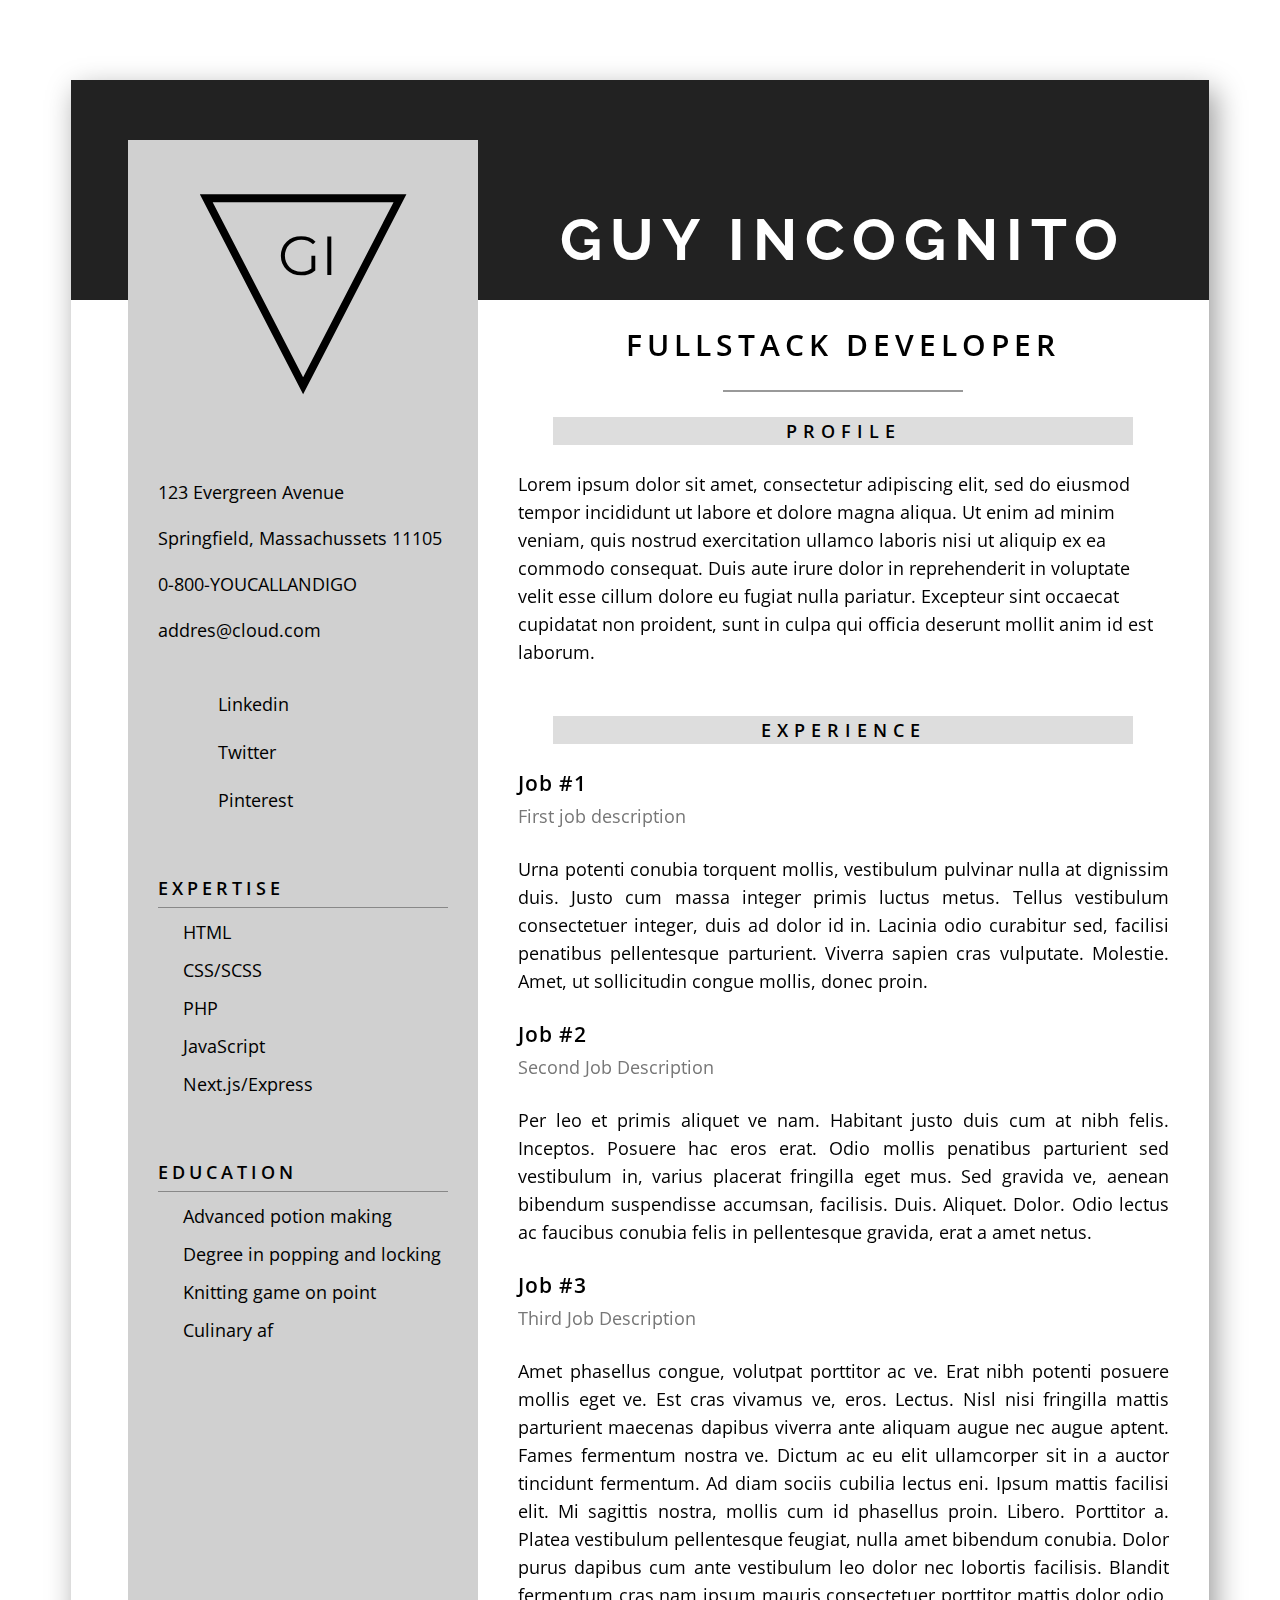
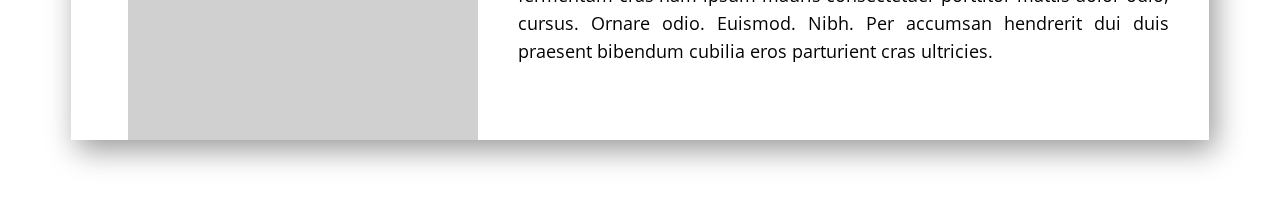
==== minimalCV/page.html @ bf76b77f "feat: Minimal CV" ====
<!DOCTYPE html>
<html lang="en">
<head>
    <meta charset="UTF-8">
    <meta http-equiv="X-UA-Compatible" content="IE=edge">
    <meta name="viewport" content="width=device-width, initial-scale=1.0">
    <link href='https://fonts.googleapis.com/css?family=Open+Sans:300,400,600' rel='stylesheet' type='text/css'>
    <link href='https://fonts.googleapis.com/css?family=Raleway:100' rel='stylesheet' type='text/css'>
    <link href='https://fonts.googleapis.com/css?family=Montserrat' rel='stylesheet' type='text/css'>
    <link rel="stylesheet" href="./styles.css">
    <title>Minimal CV</title>
</head>
<body>
    <div class="rela-block page">
        <div class="rela-block top-bar">
            <div class="caps name">
                <div class="abs-center">
                    <h1>Guy Incognito</h1>
                </div>
            </div>
        </div>
        <div class="side-bar">
            <div class="mugshot">
                <div class="logo">
                    <svg viewBox="0 0 80 80" class="rela-block logo-svg">
                        <path d="M 10 10 L 72 10 L 41 70 Z" stroke-width="2.5" fill="none"/>
                    </svg>
                    <p class="logo-text">GI</p>
                </div>
            </div>
            <p>123 Evergreen Avenue</p>
            <p>Springfield, Massachussets 11105</p>
            <p>0-800-YOUCALLANDIGO</p>
            <p>addres@cloud.com</p><br>
            <p class="rela-block social linked-in">Linkedin</p>
            <p class="rela-block social twitter">Twitter</p>
            <p class="rela-block social pinterest">Pinterest</p>
            <p class="rela-block caps side-header">Expertise</p>
            <p class="rela-block list-thing">HTML</p>
            <p class="rela-block list-thing">CSS/SCSS</p>
            <p class="rela-block list-thing">PHP</p> 
            <p class="rela-block list-thing">JavaScript</p>
            <p class="rela-block list-thing">Next.js/Express</p>
            <p class="rela-block caps side-header">Education</p>
            <p class="rela-block list-thing">Advanced potion making</p>
            <p class="rela-block list-thing">Degree in popping and locking</p>
            <p class="rela-block list-thing">Knitting game on point</p>
            <p class="rela-block list-thing">Culinary af</p>
        </div>
        <div class="rela-block content-container">
            <h2 class="rela-block caps title">Fullstack Developer</h2>
            <div class="rela-block separator"></div>
            <div class="rela-block caps greyed">Profile</div>
            <p class="long-margin">Lorem ipsum dolor sit amet, consectetur adipiscing elit, sed do eiusmod tempor incididunt ut labore et dolore magna aliqua. Ut enim ad minim veniam, quis nostrud exercitation ullamco laboris nisi ut aliquip ex ea commodo consequat. Duis aute irure dolor in reprehenderit in voluptate velit esse cillum dolore eu fugiat nulla pariatur. Excepteur sint occaecat cupidatat non proident, sunt in culpa qui officia deserunt mollit anim id est laborum.</p>
            <div class="rela-block caps greyed">Experience</div>
    
            <h3>Job #1</h3>
            <p class="light">First job description</p>
            <p class="justified">Urna potenti conubia torquent mollis, vestibulum pulvinar nulla at dignissim duis. Justo cum massa integer primis luctus metus. Tellus vestibulum consectetuer integer, duis ad dolor id in. Lacinia odio curabitur sed, facilisi penatibus pellentesque parturient. Viverra sapien cras vulputate. Molestie. Amet, ut sollicitudin congue mollis, donec proin.</p>
            
            <h3>Job #2</h3>
            <p class="light">Second Job Description</p>
            <p class="justified">Per leo et primis aliquet ve nam. Habitant justo duis cum at nibh felis. Inceptos. Posuere hac eros erat. Odio mollis penatibus parturient sed vestibulum in, varius placerat fringilla eget mus. Sed gravida ve, aenean bibendum suspendisse accumsan, facilisis. Duis. Aliquet. Dolor. Odio lectus ac faucibus conubia felis in pellentesque gravida, erat a amet netus.</p>
            
            <h3>Job #3</h3>
            <p class="light">Third Job Description</p>
            <p class="justified">Amet phasellus congue, volutpat porttitor ac ve. Erat nibh potenti posuere mollis eget ve. Est cras vivamus ve, eros. Lectus. Nisl nisi fringilla mattis parturient maecenas dapibus viverra ante aliquam augue nec augue aptent. Fames fermentum nostra ve. Dictum ac eu elit ullamcorper sit in a auctor tincidunt fermentum. Ad diam sociis cubilia lectus eni. Ipsum mattis facilisi elit. Mi sagittis nostra, mollis cum id phasellus proin. Libero. Porttitor a. Platea vestibulum pellentesque feugiat, nulla amet bibendum conubia. Dolor purus dapibus cum ante vestibulum leo dolor nec lobortis facilisis. Blandit fermentum cras nam ipsum mauris consectetuer porttitor mattis dolor odio, cursus. Ornare odio. Euismod. Nibh. Per accumsan hendrerit dui duis praesent bibendum cubilia eros parturient cras ultricies.
            </p>
        </div>
    </div>  
</body>
</html>
<!-- FONTS -->
---- minimalCV/styles.css ----
/* MIXINS */
/* Dummy Variable */
/* The top, left, right, and bottom are optional */
* {
  box-sizing: border-box;
  transition: 0.35s ease;
}

.rela-block {
  display: block;
  position: relative;
  margin: auto;
}

.rela-inline {
  display: inline-block;
  position: relative;
  margin: auto;
}

.floated {
  display: inline-block;
  position: relative;
  margin: false;
  float: left;
}

.abs-center {
  display: false;
  position: absolute;
  margin: false;
  top: 50%;
  left: 50%;
  right: false;
  bottom: false;
  transform: translate(-50%, -50%);
  text-align: center;
  width: 88%;
}

body {
  font-family: "Open Sans";
  font-size: 18px;
  letter-spacing: 0px;
  font-weight: 400;
  line-height: 28px;
  background: url("http://kingofwallpapers.com/leaves/leaves-016.jpg") right no-repeat;
  background-size: cover;
}

body:before {
  content: "";
  display: false;
  position: fixed;
  margin: 0;
  top: 0;
  left: 0;
  right: 0;
  bottom: 0;
  background-color: rgba(255, 255, 255, 0.92);
}

.caps {
  text-transform: uppercase;
}

.justified {
  text-align: justify;
}

p.light {
  color: #777;
}

h2 {
  font-family: "Open Sans";
  font-size: 30px;
  letter-spacing: 5px;
  font-weight: 600;
  line-height: 40px;
  color: black;
}

h3 {
  font-family: "Open Sans";
  font-size: 21px;
  letter-spacing: 1px;
  font-weight: 600;
  line-height: 28px;
  color: black;
}

.page {
  width: 90%;
  max-width: 1200px;
  margin: 80px auto;
  background-color: white;
  box-shadow: 6px 10px 28px 0px rgba(0, 0, 0, 0.4);
}

.top-bar {
  height: 220px;
  background-color: #222;
  color: white;
}

.name {
  display: false;
  position: absolute;
  margin: false;
  top: false;
  left: calc(350px + 5%);
  right: 0;
  bottom: 0;
  height: 120px;
  text-align: center;
  font-family: "Raleway";
  font-size: 58px;
  letter-spacing: 8px;
  font-weight: 100;
  line-height: 60px;
}
.name div {
  width: 94%;
}
.name h1 {
  font-size: 58px;
  line-height: 60px;
  font-weight: 700;
}

.side-bar {
  display: false;
  position: absolute;
  margin: false;
  top: 60px;
  left: 5%;
  right: false;
  bottom: 0;
  width: 350px;
  background-color: #d0d0d0;
  padding: 320px 30px 50px;
}

.mugshot {
  display: false;
  position: absolute;
  margin: false;
  top: 50px;
  left: 70px;
  right: false;
  bottom: false;
  height: 210px;
  width: 210px;
}
.mugshot .logo {
  margin: -23px;
}

.logo {
  /* Controls overall size */
  display: false;
  position: absolute;
  margin: false;
  top: 0;
  left: 0;
  right: false;
  bottom: false;
  z-index: 100;
  margin: 0;
  color: black;
  height: 250px;
  width: 250px;
}
.logo .logo-svg {
  height: 100%;
  width: 100%;
  stroke: black;
  cursor: pointer;
}
.logo .logo-text {
  display: false;
  position: absolute;
  margin: false;
  top: 2%;
  right: 35%;
  cursor: pointer;
  font-family: "Montserrat";
  font-size: 55px;
  letter-spacing: 0px;
  font-weight: 400;
  line-height: 58.3333333333px;
}
.logo p {
  font-weight: 700;
}

.social {
  padding-left: 60px;
  margin-bottom: 20px;
  cursor: pointer;
}

.social:before {
  content: "";
  display: false;
  position: absolute;
  margin: false;
  top: -4px;
  left: 10px;
  right: false;
  bottom: false;
  height: 35px;
  width: 35px;
  background-size: cover !important;
}

.social.twitter:before {
  background: url("https://cdn3.iconfinder.com/data/icons/social-media-2026/60/Socialmedia_icons_Twitter-07-128.png") center no-repeat;
}

.social.pinterest:before {
  background: url("https://cdn3.iconfinder.com/data/icons/social-media-2026/60/Socialmedia_icons_Pinterest-23-128.png") center no-repeat;
}

.social.linked-in:before {
  background: url("https://cdn3.iconfinder.com/data/icons/social-media-2026/60/Socialmedia_icons_LinkedIn-128.png") center no-repeat;
}

.side-header {
  font-family: "Open Sans";
  font-size: 18px;
  letter-spacing: 4px;
  font-weight: 600;
  line-height: 28px;
  margin: 60px auto 10px;
  padding-bottom: 5px;
  border-bottom: 1px solid #888;
}

.list-thing {
  padding-left: 25px;
  margin-bottom: 10px;
}

.content-container {
  margin-right: 0;
  width: calc(95% - 350px);
  padding: 25px 40px 50px;
}

.content-container > * {
  margin: 0 auto 25px;
}

.content-container > h3 {
  margin: 0 auto 5px;
}

.content-container > p.long-margin {
  margin: 0 auto 50px;
}

.title {
  width: 80%;
  text-align: center;
}

.separator {
  width: 240px;
  height: 2px;
  background-color: #999;
}

.greyed {
  background-color: #DDD;
  width: 100%;
  max-width: 580px;
  text-align: center;
  font-family: "Open Sans";
  font-size: 18px;
  letter-spacing: 6px;
  font-weight: 600;
  line-height: 28px;
}

@media screen and (max-width: 1150px) {
  .name {
    color: white;
    font-family: "Raleway";
    font-size: 38px;
    letter-spacing: 6px;
    font-weight: 100;
    line-height: 48px;
  }
}

/*# sourceMappingURL=styles.css.map */
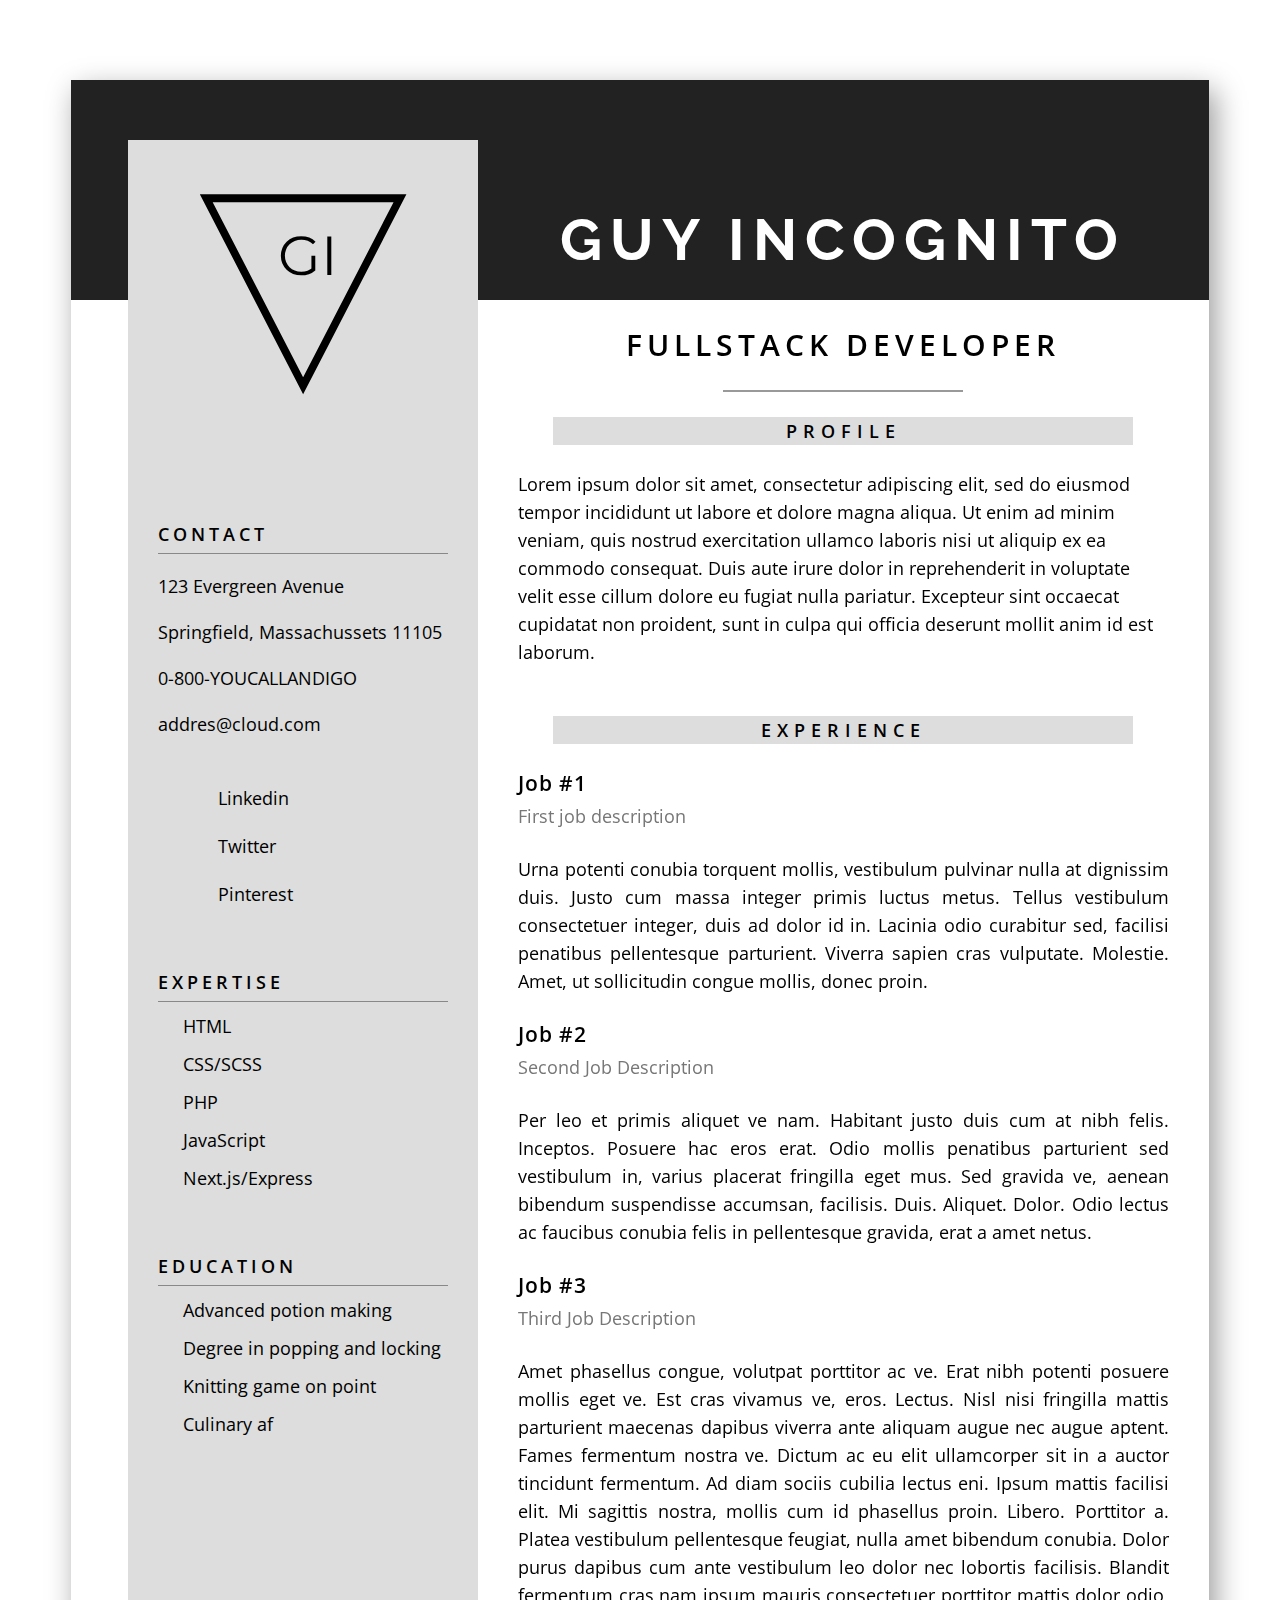
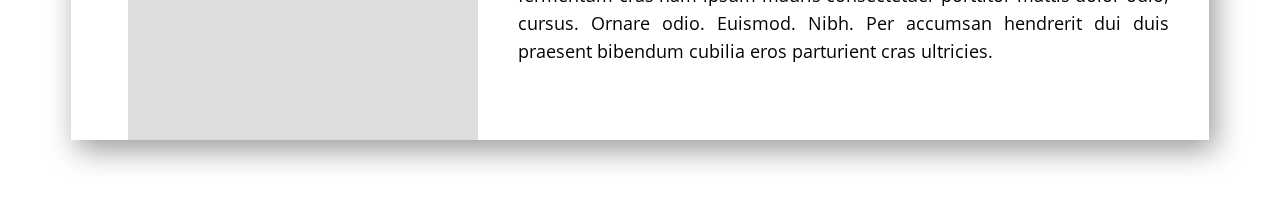
==== commit 7e77dacf: "chore: Minimal CV" ====
--- a/minimalCV/page.html
+++ b/minimalCV/page.html
@@ -4,9 +4,6 @@
     <meta charset="UTF-8">
     <meta http-equiv="X-UA-Compatible" content="IE=edge">
     <meta name="viewport" content="width=device-width, initial-scale=1.0">
-    <link href='https://fonts.googleapis.com/css?family=Open+Sans:300,400,600' rel='stylesheet' type='text/css'>
-    <link href='https://fonts.googleapis.com/css?family=Raleway:100' rel='stylesheet' type='text/css'>
-    <link href='https://fonts.googleapis.com/css?family=Montserrat' rel='stylesheet' type='text/css'>
     <link rel="stylesheet" href="./styles.css">
     <title>Minimal CV</title>
 </head>
@@ -28,6 +25,7 @@
                     <p class="logo-text">GI</p>
                 </div>
             </div>
+            <p class="rela-block caps side-header">CONTACT</p>
             <p>123 Evergreen Avenue</p>
             <p>Springfield, Massachussets 11105</p>
             <p>0-800-YOUCALLANDIGO</p>
@@ -70,6 +68,7 @@
     </div>  
 </body>
 </html>
-<!-- FONTS -->
+<link href='https://fonts.googleapis.com/css?family=Open+Sans:300,400,600' rel='stylesheet' type='text/css'>
+<link href='https://fonts.googleapis.com/css?family=Raleway:100' rel='stylesheet' type='text/css'>
+<link href='https://fonts.googleapis.com/css?family=Montserrat' rel='stylesheet' type='text/css'>
 
-
--- a/minimalCV/styles.css
+++ b/minimalCV/styles.css
@@ -138,7 +138,7 @@
   right: false;
   bottom: 0;
   width: 350px;
-  background-color: #d0d0d0;
+  background-color: #DDD;
   padding: 320px 30px 50px;
 }
 
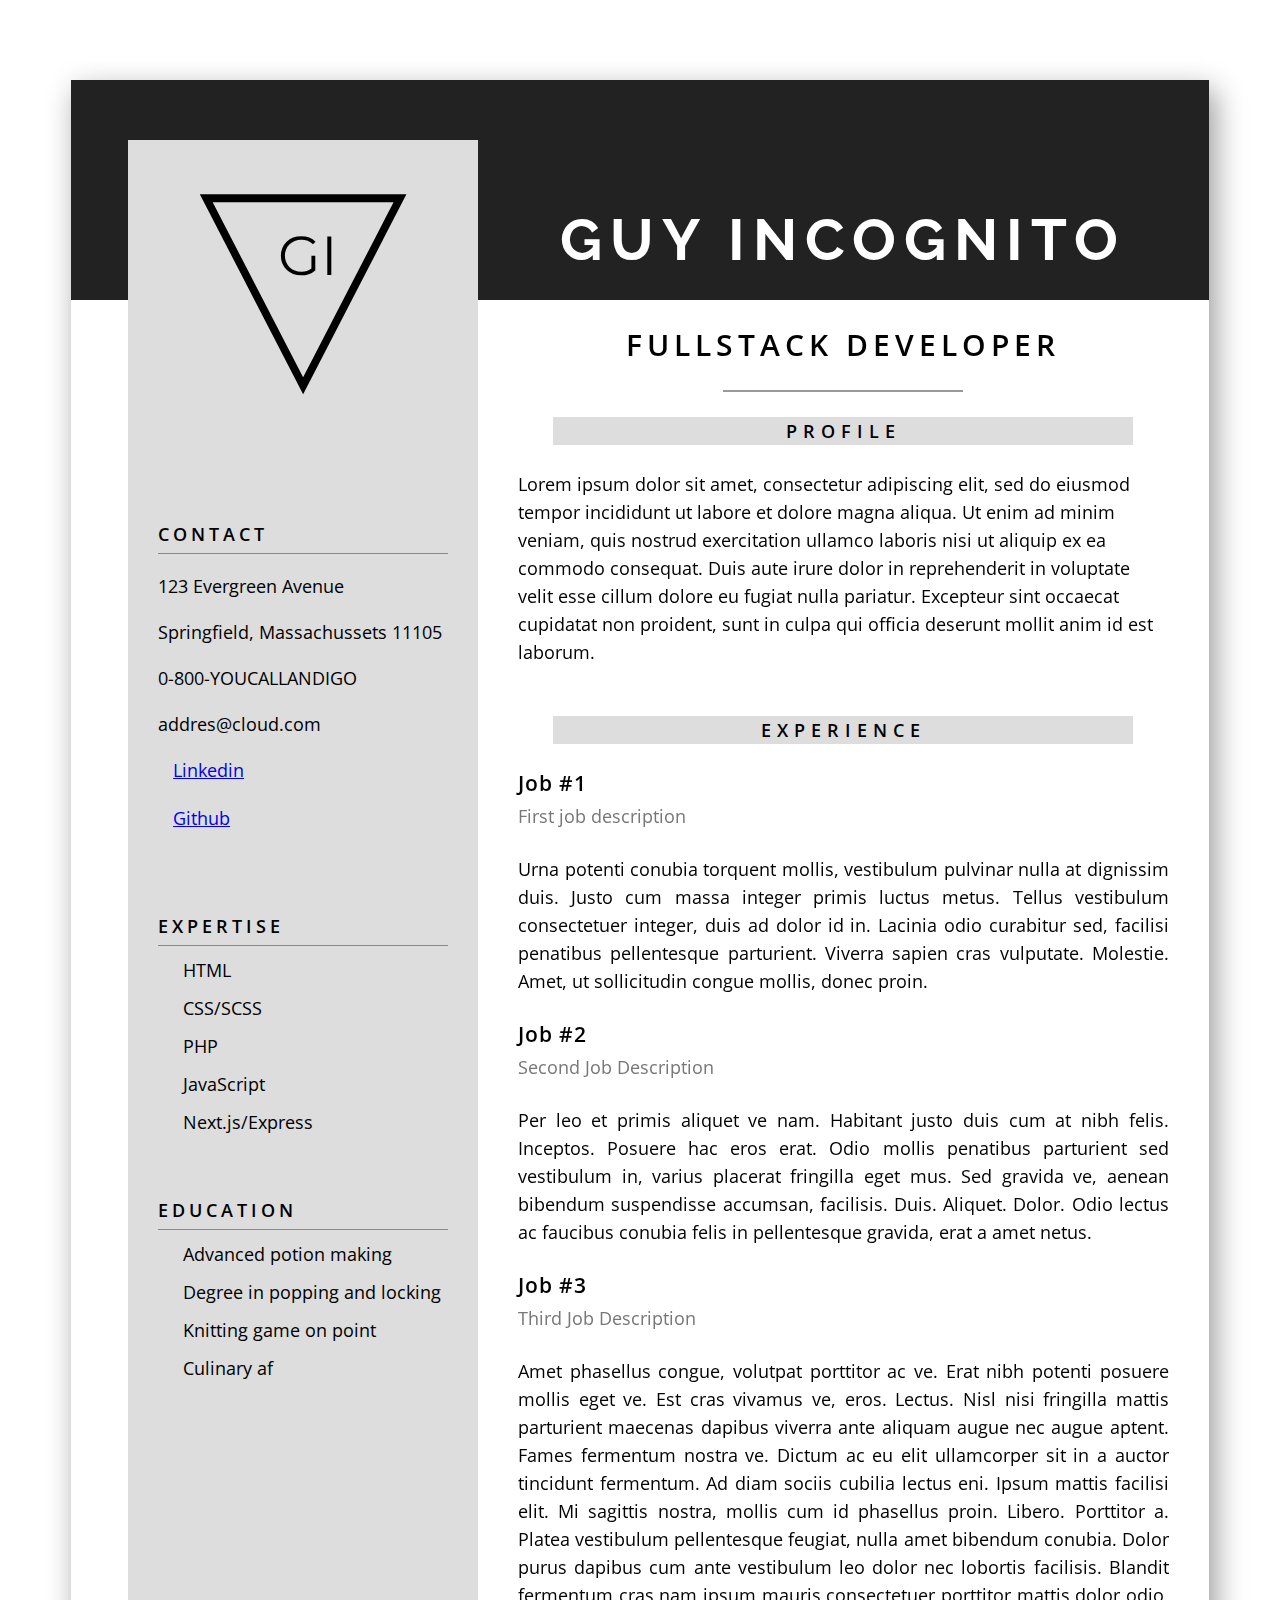
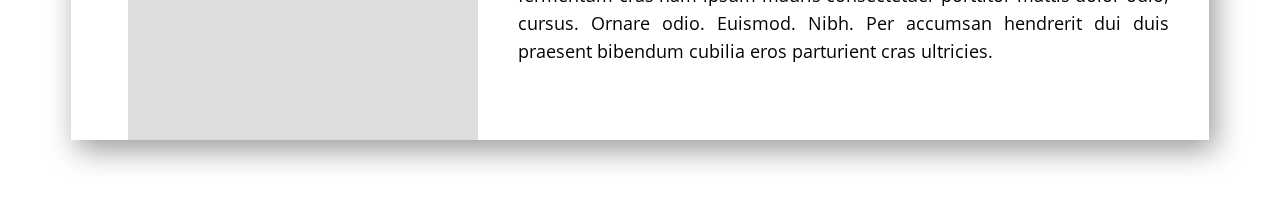
==== commit 7449d828: "chore: Minimal CV" ====
--- a/minimalCV/page.html
+++ b/minimalCV/page.html
@@ -5,6 +5,11 @@
     <meta http-equiv="X-UA-Compatible" content="IE=edge">
     <meta name="viewport" content="width=device-width, initial-scale=1.0">
     <link rel="stylesheet" href="./styles.css">
+    <link href='https://fonts.googleapis.com/css?family=Open+Sans:300,400,600' rel='stylesheet' type='text/css'>
+<link href='https://fonts.googleapis.com/css?family=Raleway:100' rel='stylesheet' type='text/css'>
+<link href='https://fonts.googleapis.com/css?family=Montserrat' rel='stylesheet' type='text/css'>
+<link rel="stylesheet" href="https://use.fontawesome.com/releases/v5.0.8/css/all.css"
+    integrity="sha384-3AB7yXWz4OeoZcPbieVW64vVXEwADiYyAEhwilzWsLw+9FgqpyjjStpPnpBO8o8S" crossorigin="anonymous">
     <title>Minimal CV</title>
 </head>
 <body>
@@ -29,10 +34,15 @@
             <p>123 Evergreen Avenue</p>
             <p>Springfield, Massachussets 11105</p>
             <p>0-800-YOUCALLANDIGO</p>
-            <p>addres@cloud.com</p><br>
-            <p class="rela-block social linked-in">Linkedin</p>
-            <p class="rela-block social twitter">Twitter</p>
-            <p class="rela-block social pinterest">Pinterest</p>
+            <p>addres@cloud.com</p>
+            <div class="font-icon">
+                <p class="fab fa-linkedin" aria-hidden="true"></p>
+                <p class="social"><a href="https://linkedin.com">Linkedin</a></p>
+            </div>
+            <div class="font-icon">
+                <p class="fab fa-github" aria-hidden="true"></p>
+                <p class="social"><a href="https://github.com">Github</a></p>
+            </div>
             <p class="rela-block caps side-header">Expertise</p>
             <p class="rela-block list-thing">HTML</p>
             <p class="rela-block list-thing">CSS/SCSS</p>
@@ -71,4 +81,6 @@
 <link href='https://fonts.googleapis.com/css?family=Open+Sans:300,400,600' rel='stylesheet' type='text/css'>
 <link href='https://fonts.googleapis.com/css?family=Raleway:100' rel='stylesheet' type='text/css'>
 <link href='https://fonts.googleapis.com/css?family=Montserrat' rel='stylesheet' type='text/css'>
+<link rel="stylesheet" href="https://use.fontawesome.com/releases/v5.0.8/css/all.css"
+    integrity="sha384-3AB7yXWz4OeoZcPbieVW64vVXEwADiYyAEhwilzWsLw+9FgqpyjjStpPnpBO8o8S" crossorigin="anonymous"
 
--- a/minimalCV/styles.css
+++ b/minimalCV/styles.css
@@ -196,35 +196,10 @@
 }
 
 .social {
-  padding-left: 60px;
+  margin-top: 0;
+  padding-left: 15px;
   margin-bottom: 20px;
   cursor: pointer;
-}
-
-.social:before {
-  content: "";
-  display: false;
-  position: absolute;
-  margin: false;
-  top: -4px;
-  left: 10px;
-  right: false;
-  bottom: false;
-  height: 35px;
-  width: 35px;
-  background-size: cover !important;
-}
-
-.social.twitter:before {
-  background: url("https://cdn3.iconfinder.com/data/icons/social-media-2026/60/Socialmedia_icons_Twitter-07-128.png") center no-repeat;
-}
-
-.social.pinterest:before {
-  background: url("https://cdn3.iconfinder.com/data/icons/social-media-2026/60/Socialmedia_icons_Pinterest-23-128.png") center no-repeat;
-}
-
-.social.linked-in:before {
-  background: url("https://cdn3.iconfinder.com/data/icons/social-media-2026/60/Socialmedia_icons_LinkedIn-128.png") center no-repeat;
 }
 
 .side-header {
@@ -282,6 +257,17 @@
   letter-spacing: 6px;
   font-weight: 600;
   line-height: 28px;
+}
+
+.font-icon {
+  display: flex;
+  flex-direction: row;
+  align-items: center;
+}
+
+.fab {
+  margin-top: 0;
+  margin-bottom: 20px;
 }
 
 @media screen and (max-width: 1150px) {
